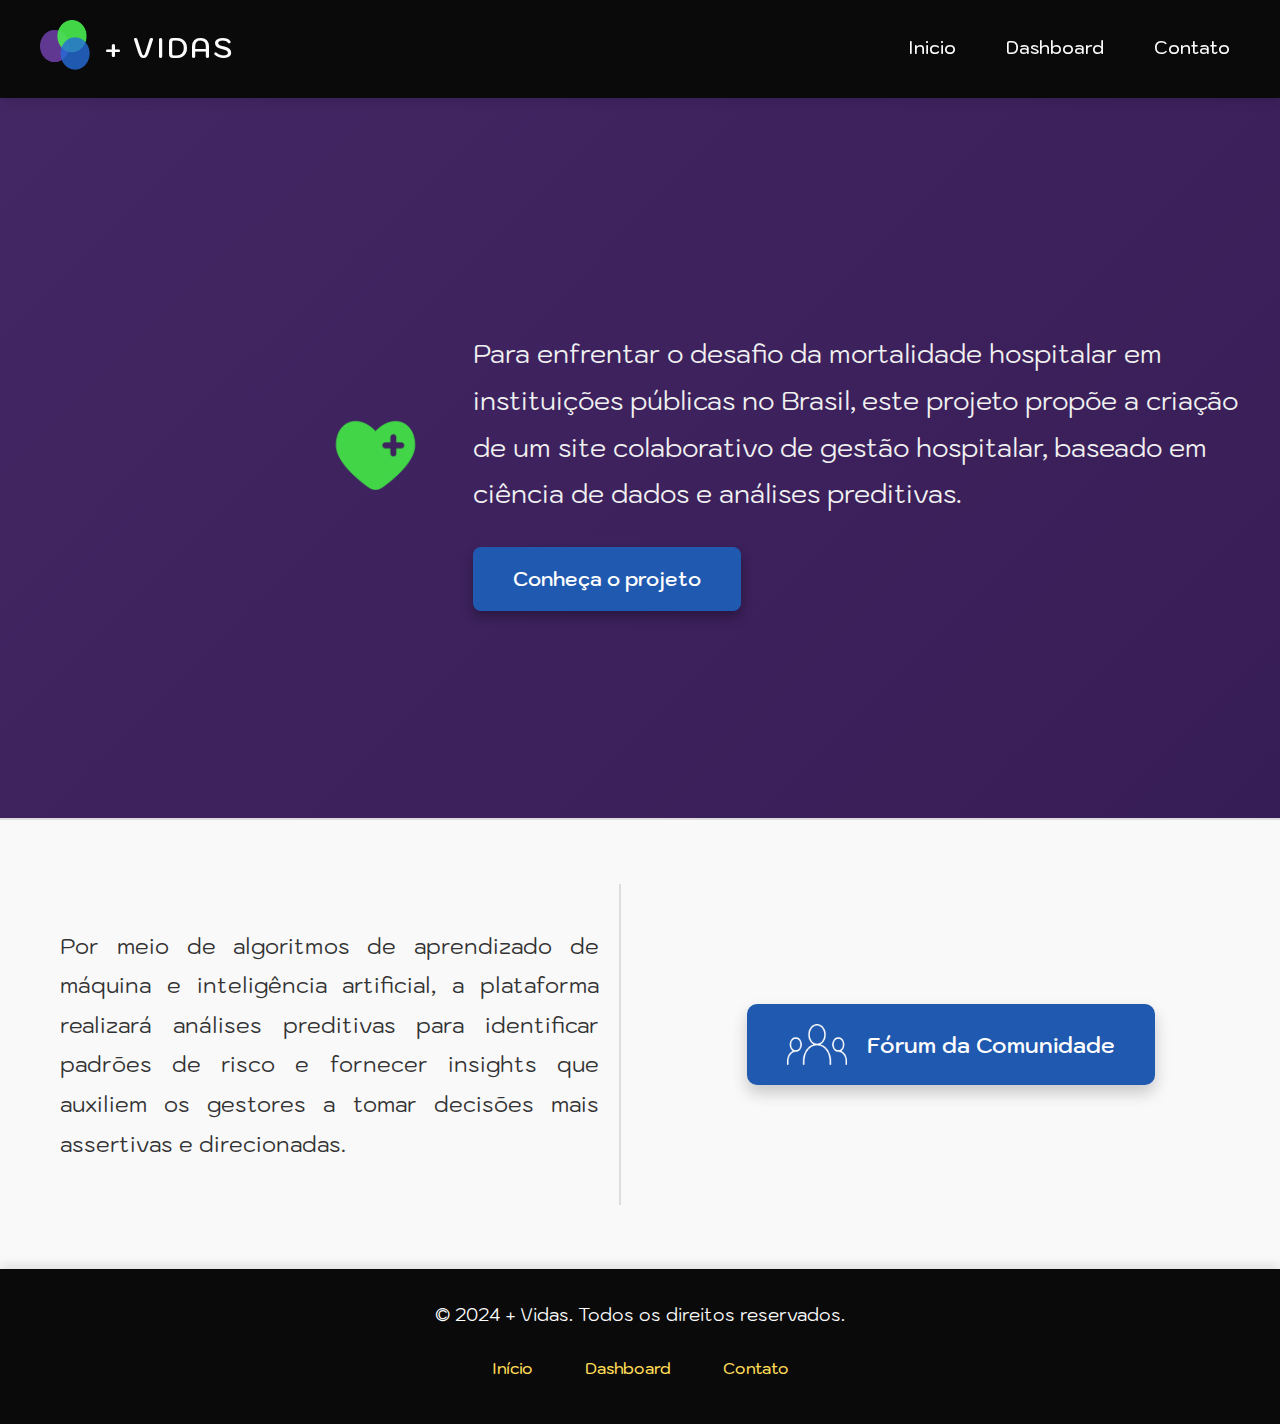
==== index.html @ 92f80387 "Descrição do ajuste que você fez" ====
<!DOCTYPE html>
<html lang="pt-br">

<head>
    <meta charset="UTF-8">
    <meta name="viewport" content="width=device-width, initial-scale=1.0">
    <title>+ Vidas</title>
    <link rel="stylesheet" href="index.css">
    <link href="https://fonts.googleapis.com/css2?family=Kodchasan:wght@300;400;500;600;700&display=swap"
        rel="stylesheet">
</head>

<body>
    <header>
        <div class="logo-container">
            <a href="#inicio">
                <img src="logo.png" alt="Logo + Vidas" class="logo">
            </a>
            <span class="logo-text">+ Vidas</span>
        </div>
        <nav>
            <a href="#inicio">Inicio</a>
            <a href="#dashboard">Dashboard</a>
            <a href="#contato">Contato</a>
        </nav>
    </header>

    <section class="hero">
        <div class="hero-content">
            <div class="hero-left">
                <img src="CoraçãoVerde.png" alt="Heart Icon" class="hero-icon">
            </div>
            <div class="hero-right">
                <p class="hero-text">Para enfrentar o desafio da mortalidade hospitalar em instituições públicas no
                    Brasil, este projeto propõe a criação de um site colaborativo de gestão hospitalar, baseado em
                    ciência de dados e análises preditivas.</p>
                <a href="#" class="btn">Conheça o projeto</a>
            </div>
        </div>
    </section>

    <section class="content">
        <div class="content-container">
            <div class="content-left">
                <p>Por meio de algoritmos de aprendizado de máquina e inteligência artificial, a plataforma realizará análises preditivas para identificar padrões de risco e fornecer insights que auxiliem os gestores a tomar decisões mais assertivas e direcionadas.</p>
            </div>
            <div class="content-right">
                <a href="#" class="forum-btn">
                    <img src="forum.png" alt="Fórum da Comunidade">
                    <span>Fórum da Comunidade</span>
                </a>
            </div>
        </div>
    </section>

    <footer>
        <div class="footer-container">
            <p>&copy; 2024 + Vidas. Todos os direitos reservados.</p>
            <nav class="footer-nav">
                <a href="#inicio">Início</a>
                <a href="#dashboard">Dashboard</a>
                <a href="#contato">Contato</a>
            </nav>
        </div>
    </footer>
</body>

</html>
---- index.css ----
* {
    box-sizing: border-box;
}

body {
    font-family: 'Kodchasan', sans-serif;
    margin: 0;
    padding: 0;
    color: #333;
    background-color: #f7f7f7;
    scroll-behavior: smooth;
    font-size: 1rem;
    line-height: 1.6;
}

header {
    background-color: #0B0A0A;
    padding: 1.25rem 2.5rem;
    display: flex;
    justify-content: space-between;
    align-items: center;
    box-shadow: 0 4px 10px rgba(0, 0, 0, 0.1);
    position: sticky;
    top: 0;
    z-index: 1000;
}

.logo-container {
    display: flex;
    align-items: center;
}

.logo {
    width: 3.125rem; /* 50px */
    height: 3.125rem; /* 50px */
    margin-right: 0.9375rem; /* 15px */
    transition: transform 0.4s ease;
}

.logo:hover {
    transform: scale(1.1);
}

.logo-text {
    color: #FDFDFD;
    font-size: 1.75rem; /* 28px */
    font-weight: 600;
    text-transform: uppercase;
    letter-spacing: 0.125rem; /* 2px */
}

nav {
    display: flex;
    gap: 1.875rem; /* 30px */
}

nav a {
    color: #FDFDFD;
    text-decoration: none;
    font-size: 1.125rem; /* 18px */
    font-weight: 500;
    position: relative;
    padding: 0.625rem; /* 10px */
    transition: color 0.2s ease, text-shadow 0.2s ease;
}

nav a::before {
    content: "";
    position: absolute;
    width: 0;
    height: 3px;
    bottom: 0;
    left: 0;
    background-color: #FFDD57;
    visibility: hidden;
    transition: all 0.3s ease-in-out;
}

nav a:hover::before {
    visibility: visible;
    width: 100%;
}

nav a:hover,
nav a:focus {
    color: #FFDD57;
    text-shadow: 0 4px 8px rgba(255, 221, 87, 0.5);
}

nav a:focus {
    outline: 3px solid #FFDD57;
    outline-offset: 2px;
}

.hero {
    background: linear-gradient(135deg, #603891, #502a7b);
    color: white;
    display: flex;
    justify-content: center;
    align-items: center;
    padding: 5rem 1.25rem; /* 80px 20px */
    min-height: 80vh;
    position: relative;
    overflow: hidden;
}

.hero::before {
    content: "";
    position: absolute;
    top: 0;
    left: 0;
    width: 100%;
    height: 100%;
    background: rgba(0, 0, 0, 0.3);
    z-index: 1;
}

.hero-content {
    display: flex;
    align-items: center;
    justify-content: center;
    z-index: 2;
    max-width: 75rem; /* 1200px */
    width: 100%;
    gap: 3.125rem; /* 50px */
    text-align: left;
}

.hero-left {
    flex: 1;
    display: flex;
    justify-content: flex-end;
}

.hero-right {
    flex: 2;
    display: flex;
    flex-direction: column;
    align-items: flex-start;
}

.hero-icon {
    max-width: 25%; /* Proporcional ao layout */
    transition: transform 0.4s ease;
}

.hero-icon:hover {
    transform: scale(1.1);
}


.hero-text {
    font-size: 1.625rem; /* 26px */
    line-height: 1.8;
    margin-bottom: 1.875rem; /* 30px */
    max-width: 50rem; /* 800px */
    color: #f0f0f0;
}

.btn {
    background-color: #2059B0;
    color: white;
    padding: 1rem 2.5rem; /* 15px 40px */
    text-decoration: none;
    border-radius: 0.5rem; /* 8px */
    font-size: 1.25rem; /* 20px */
    font-weight: 600;
    transition: background-color 0.4s ease, transform 0.4s ease, box-shadow 0.4s ease;
    z-index: 2;
    box-shadow: 0 6px 12px rgba(0, 0, 0, 0.3);
}

.btn:hover,
.btn:focus {
    background-color: #255d8a;
    transform: translateY(-3px);
    box-shadow: 0 8px 16px rgba(0, 0, 0, 0.4);
}

.content {
    padding: 4rem 1.25rem; /* 60px 20px */
    background-color: #f9f9f9;
    border-top: 2px solid #ddd;
}

.content-container {
    display: flex;
    justify-content: space-between;
    align-items: center;
    max-width: 75rem; /* 1200px */
    margin: 0 auto;
    gap: 2.5rem; /* 40px */
}

.content-left {
    flex: 1;
    padding: 1.25rem; /* 20px */
    text-align: justify;
    font-size: 1.375rem; /* 22px */
    line-height: 1.8;
    color: #333;
    border-right: 2px solid #ddd;
}

.content-right {
    display: flex;
    justify-content: center;
    align-items: center;
    padding: 1.25rem; /* 20px */
    text-align: center;
    flex: 1;
}

.forum-btn {
    background-color: #2059B0;
    color: white;
    padding: 1.25rem 2.5rem; /* 20px 40px */
    text-decoration: none;
    border-radius: 0.625rem; /* 10px */
    display: inline-flex;
    align-items: center;
    transition: background-color 0.4s ease, transform 0.4s ease, box-shadow 0.4s ease;
    box-shadow: 0 8px 16px rgba(0, 0, 0, 0.2);
    font-size: 1.25rem; /* 20px */
    font-weight: 600;
}

.forum-btn:hover,
.forum-btn:focus {
    background-color: #255d8a;
    transform: translateY(-3px);
    box-shadow: 0 10px 20px rgba(0, 0, 0, 0.3);
}

.forum-btn img {
    max-width: 3.75rem; /* 60px */
    margin-right: 1.25rem; /* 20px */
    transition: transform 0.3s ease;
}

.forum-btn:hover img {
    transform: rotate(5deg);
}

.forum-btn span {
    font-size: 1.375rem; /* 22px */
    font-weight: 600;
}

footer {
    background-color: #0B0A0A;
    color: #FDFDFD;
    padding: 2rem 1.25rem; /* Espaçamento interno confortável */
    text-align: center;
    box-shadow: 0 -4px 10px rgba(0, 0, 0, 0.1); /* Sombra suave para destaque */
    position: relative;
    z-index: 10;
}

.footer-container {
    max-width: 1200px;
    margin: 0 auto;
    display: flex;
    flex-direction: column;
    align-items: center;
    gap: 1rem;
}

footer p {
    margin: 0;
    font-size: 1.125rem; /* Tamanho de fonte adequado */
    line-height: 1.6;
}

.footer-nav {
    display: flex;
    gap: 2rem; /* Espaçamento entre links */
    justify-content: center;
}

.footer-nav a {
    color: #FFDD57;
    text-decoration: none;
    font-size: 1rem;
    transition: color 0.3s ease;
}

.footer-nav a:hover,
.footer-nav a:focus {
    color: #ffffff;
    text-shadow: 0 4px 8px rgba(255, 255, 255, 0.5); /* Efeito visual agradável ao hover */
}

/* Responsividade */
@media (max-width: 768px) {
    header {
        padding: 1rem 1.25rem; /* 15px 20px */
    }

    nav {
        gap: 0.9375rem; /* 15px */
    }

    .logo-text {
        font-size: 1.375rem; /* 22px */
    }

    .logo {
        width: 2.5rem; /* 40px */
        height: 2.5rem; /* 40px */
    }

    nav a {
        font-size: 1rem; /* 16px */
    }

    .content-container {
        flex-direction: column;
        gap: 1.25rem; /* 20px */
    }

    .content-left {
        border-right: none;
        text-align: center;
    }

    .forum-btn {
        padding: 0.9375rem 1.875rem; /* 15px 30px */
        font-size: 1.125rem; /* 18px */
    }

    .forum-btn img {
        max-width: 2.5rem; /* 40px */
        margin-right: 0.9375rem; /* 15px */
    }

    .hero-content {
        flex-direction: column;
        gap: 1.25rem; /* 20px */
    }

    .hero-left,
    .hero-right {
        text-align: center;
    }

    .hero-text {
        font-size: 1.125rem; /* 18px */
    }

    .btn {
        padding: 0.75rem 1.875rem; /* 12px 30px */
        font-size: 1.125rem; /* 18px */
    }

    .hero-icon {
        max-width: 7.5rem; /* 120px */
    }

    .footer-container {
        flex-direction: column;
        gap: 1rem; /* Mantém o espaçamento em telas menores */
    }

    .footer-nav {
        gap: 1.5rem; /* Reduz o espaçamento dos links no mobile */
    }
}
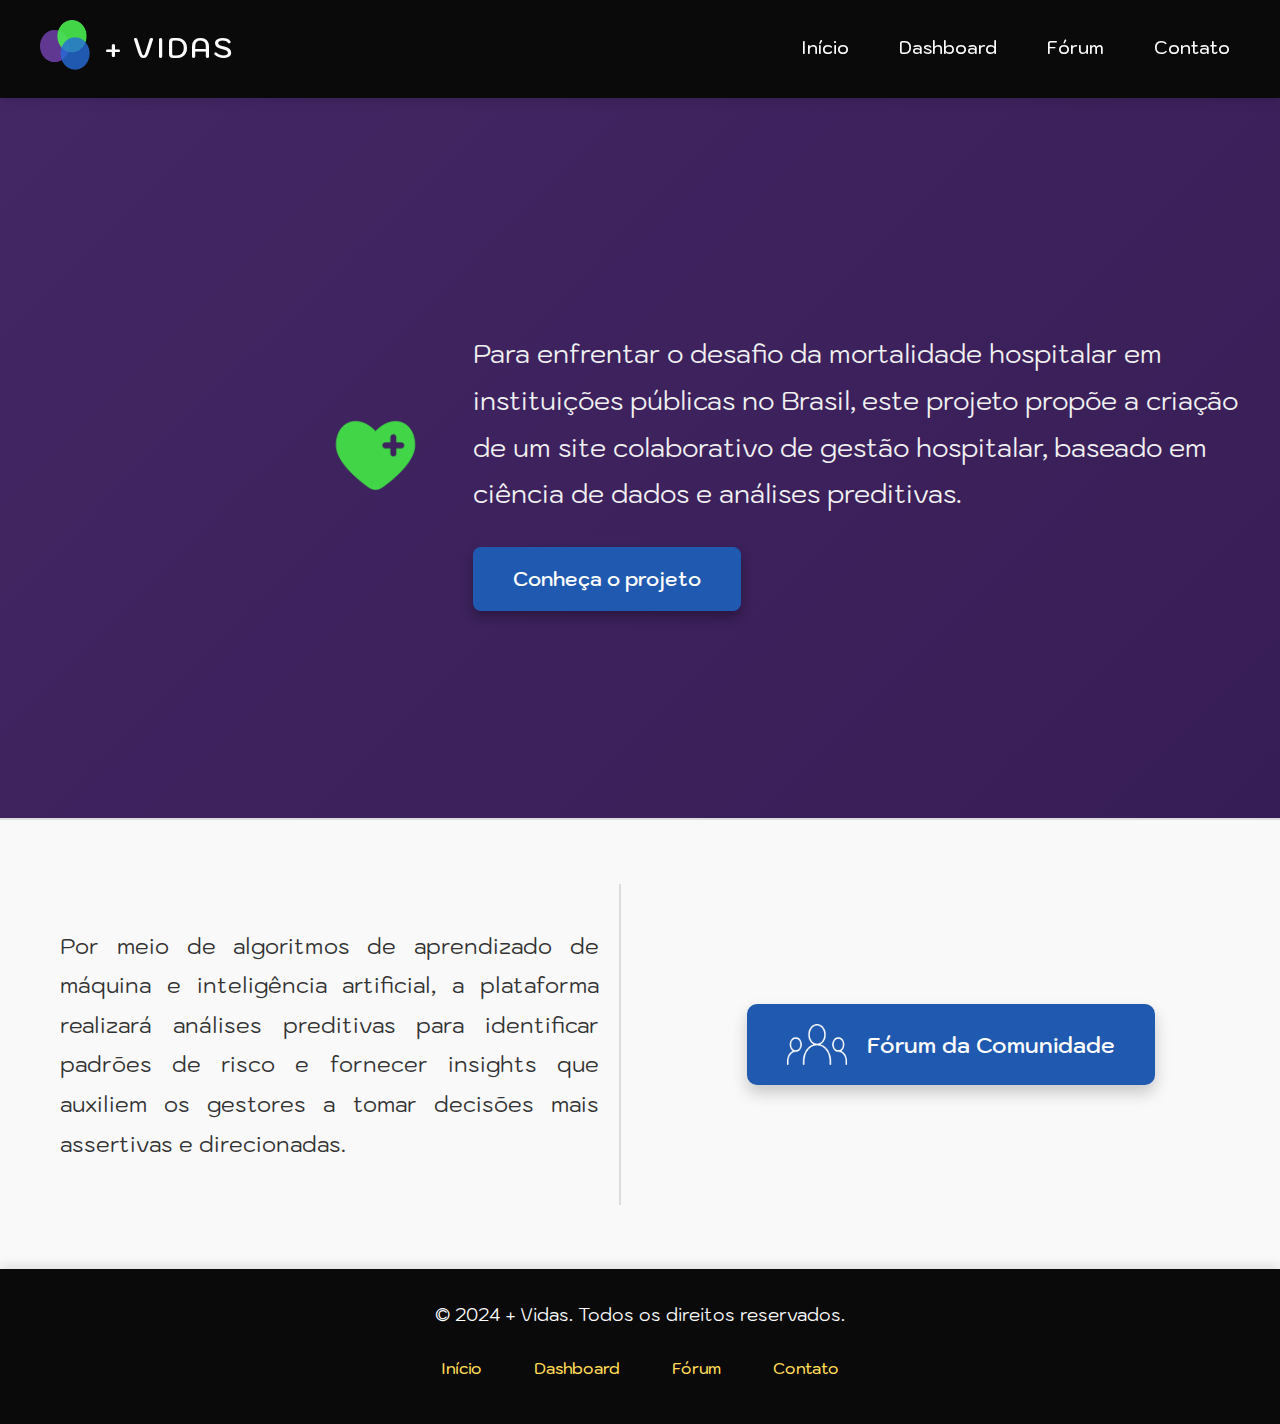
==== commit 54ab3839: "criação do forum" ====
--- a/index.html
+++ b/index.html
@@ -19,9 +19,10 @@
             <span class="logo-text">+ Vidas</span>
         </div>
         <nav>
-            <a href="#inicio">Inicio</a>
-            <a href="#dashboard">Dashboard</a>
-            <a href="#contato">Contato</a>
+            <a href="index.html#inicio">Início</a>
+            <a href="index.html#dashboard">Dashboard</a>
+            <a href="#forum">Fórum</a>
+            <a href="index.html#contato">Contato</a>
         </nav>
     </header>
 
@@ -57,12 +58,16 @@
         <div class="footer-container">
             <p>&copy; 2024 + Vidas. Todos os direitos reservados.</p>
             <nav class="footer-nav">
-                <a href="#inicio">Início</a>
-                <a href="#dashboard">Dashboard</a>
-                <a href="#contato">Contato</a>
+                <a href="index.html#inicio">Início</a>
+                <a href="index.html#dashboard">Dashboard</a>
+                <a href="#forum">Fórum</a>
+                <a href="index.html#contato">Contato</a>
             </nav>
         </div>
     </footer>
+
+    <script src="index.js"></script>
+
 </body>
 
 </html>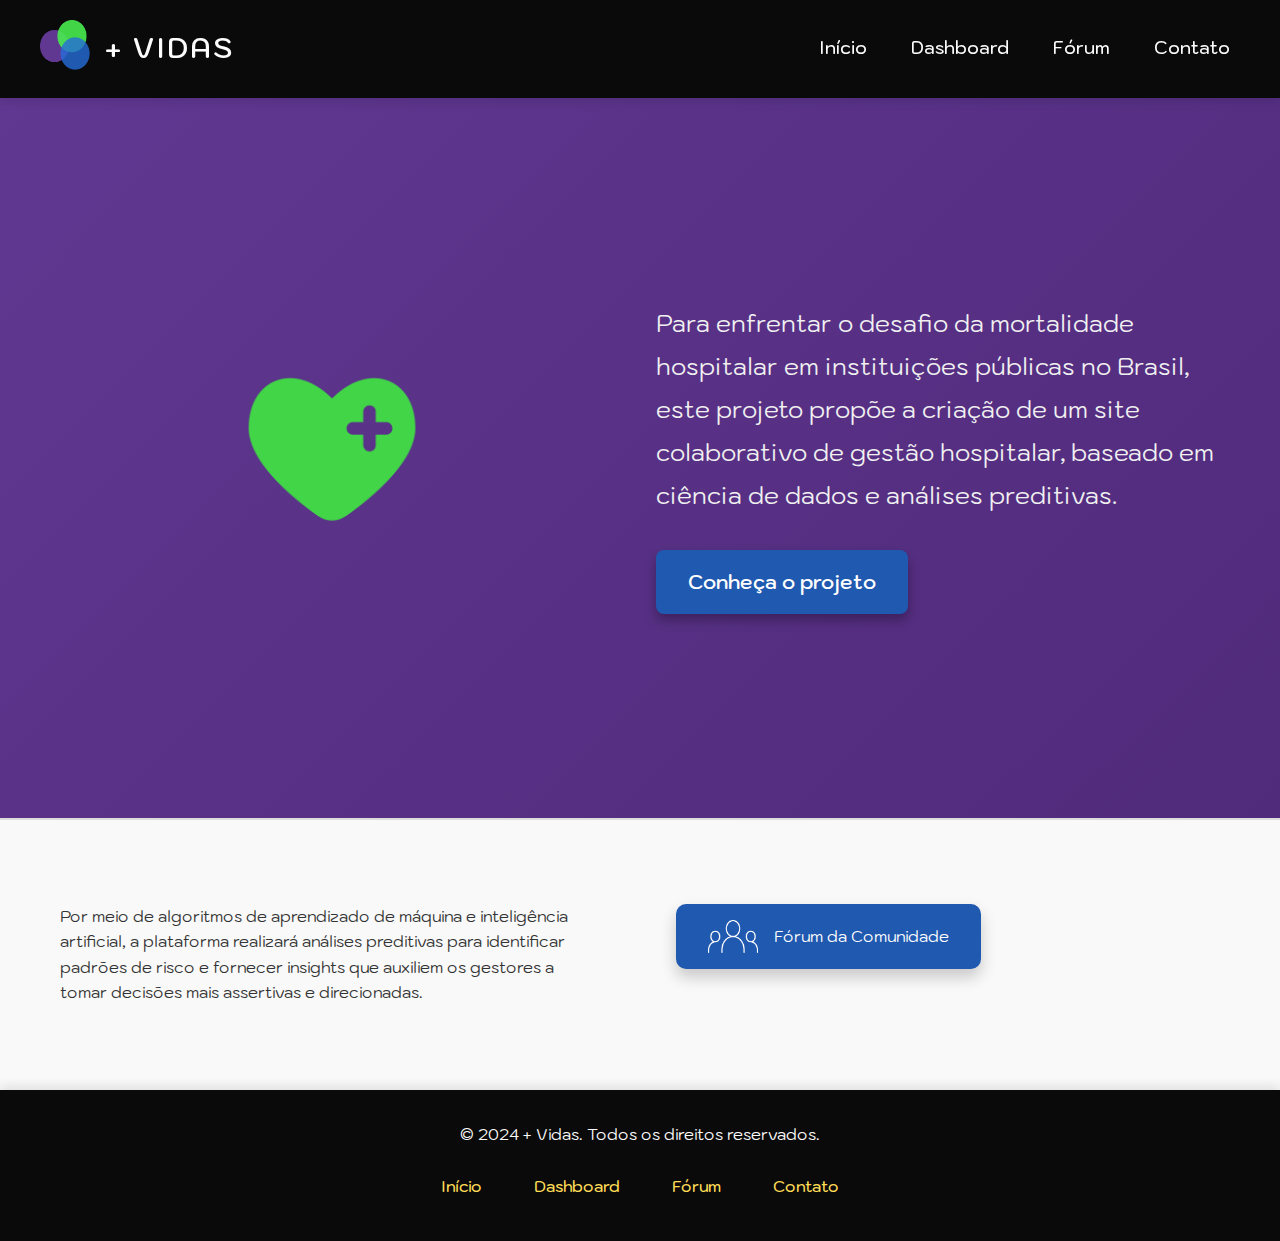
==== commit 1b976ebd: "ajuste index" ====
--- a/index.html
+++ b/index.html
@@ -6,8 +6,7 @@
     <meta name="viewport" content="width=device-width, initial-scale=1.0">
     <title>+ Vidas</title>
     <link rel="stylesheet" href="index.css">
-    <link href="https://fonts.googleapis.com/css2?family=Kodchasan:wght@300;400;500;600;700&display=swap"
-        rel="stylesheet">
+    <link href="https://fonts.googleapis.com/css2?family=Kodchasan:wght@300;400;500;600;700&display=swap" rel="stylesheet">
 </head>
 
 <body>
@@ -17,24 +16,25 @@
                 <img src="logo.png" alt="Logo + Vidas" class="logo">
             </a>
             <span class="logo-text">+ Vidas</span>
+            <button class="menu-toggle" aria-label="Abrir menu">
+                ☰
+            </button>
         </div>
-        <nav>
-            <a href="index.html#inicio">Início</a>
-            <a href="index.html#dashboard">Dashboard</a>
-            <a href="#forum">Fórum</a>
-            <a href="index.html#contato">Contato</a>
+        <nav class="nav-menu">
+            <a href="#inicio">Início</a>
+            <a href="https://centralexpert.com.br/maisvida/indicadores.html" target="_blank">Dashboard</a>
+            <a href="forum.html">Fórum</a>
+            <a href="#contato">Contato</a>
         </nav>
     </header>
 
-    <section class="hero">
+    <section id="inicio" class="hero">
         <div class="hero-content">
             <div class="hero-left">
                 <img src="CoraçãoVerde.png" alt="Heart Icon" class="hero-icon">
             </div>
             <div class="hero-right">
-                <p class="hero-text">Para enfrentar o desafio da mortalidade hospitalar em instituições públicas no
-                    Brasil, este projeto propõe a criação de um site colaborativo de gestão hospitalar, baseado em
-                    ciência de dados e análises preditivas.</p>
+                <p class="hero-text">Para enfrentar o desafio da mortalidade hospitalar em instituições públicas no Brasil, este projeto propõe a criação de um site colaborativo de gestão hospitalar, baseado em ciência de dados e análises preditivas.</p>
                 <a href="#" class="btn">Conheça o projeto</a>
             </div>
         </div>
@@ -46,7 +46,7 @@
                 <p>Por meio de algoritmos de aprendizado de máquina e inteligência artificial, a plataforma realizará análises preditivas para identificar padrões de risco e fornecer insights que auxiliem os gestores a tomar decisões mais assertivas e direcionadas.</p>
             </div>
             <div class="content-right">
-                <a href="#" class="forum-btn">
+                <a href="forum.html" class="forum-btn">
                     <img src="forum.png" alt="Fórum da Comunidade">
                     <span>Fórum da Comunidade</span>
                 </a>
@@ -58,10 +58,10 @@
         <div class="footer-container">
             <p>&copy; 2024 + Vidas. Todos os direitos reservados.</p>
             <nav class="footer-nav">
-                <a href="index.html#inicio">Início</a>
-                <a href="index.html#dashboard">Dashboard</a>
-                <a href="#forum">Fórum</a>
-                <a href="index.html#contato">Contato</a>
+                <a href="#inicio">Início</a>
+                <a href="https://centralexpert.com.br/maisvida/indicadores.html" target="_blank">Dashboard</a>
+                <a href="forum.html">Fórum</a>
+                <a href="#contato">Contato</a>
             </nav>
         </div>
     </footer>
@@ -70,4 +70,4 @@
 
 </body>
 
-</html>+</html>
--- a/index.css
+++ b/index.css
@@ -1,11 +1,11 @@
 * {
     box-sizing: border-box;
+    margin: 0;
+    padding: 0;
 }
 
 body {
     font-family: 'Kodchasan', sans-serif;
-    margin: 0;
-    padding: 0;
     color: #333;
     background-color: #f7f7f7;
     scroll-behavior: smooth;
@@ -31,9 +31,9 @@
 }
 
 .logo {
-    width: 3.125rem; /* 50px */
-    height: 3.125rem; /* 50px */
-    margin-right: 0.9375rem; /* 15px */
+    width: 50px; 
+    height: auto;
+    margin-right: 15px;
     transition: transform 0.4s ease;
 }
 
@@ -43,42 +43,33 @@
 
 .logo-text {
     color: #FDFDFD;
-    font-size: 1.75rem; /* 28px */
+    font-size: 1.75rem; 
     font-weight: 600;
     text-transform: uppercase;
-    letter-spacing: 0.125rem; /* 2px */
+    letter-spacing: 0.125rem;
+}
+
+.menu-toggle {
+    display: none;
+    background: none;
+    border: none;
+    color: #FDFDFD;
+    font-size: 2rem;
+    cursor: pointer;
 }
 
 nav {
     display: flex;
-    gap: 1.875rem; /* 30px */
+    gap: 1.5rem;
 }
 
 nav a {
     color: #FDFDFD;
     text-decoration: none;
-    font-size: 1.125rem; /* 18px */
+    font-size: 1.125rem;
     font-weight: 500;
-    position: relative;
-    padding: 0.625rem; /* 10px */
+    padding: 10px;
     transition: color 0.2s ease, text-shadow 0.2s ease;
-}
-
-nav a::before {
-    content: "";
-    position: absolute;
-    width: 0;
-    height: 3px;
-    bottom: 0;
-    left: 0;
-    background-color: #FFDD57;
-    visibility: hidden;
-    transition: all 0.3s ease-in-out;
-}
-
-nav a:hover::before {
-    visibility: visible;
-    width: 100%;
 }
 
 nav a:hover,
@@ -87,60 +78,44 @@
     text-shadow: 0 4px 8px rgba(255, 221, 87, 0.5);
 }
 
-nav a:focus {
-    outline: 3px solid #FFDD57;
-    outline-offset: 2px;
-}
-
 .hero {
     background: linear-gradient(135deg, #603891, #502a7b);
     color: white;
     display: flex;
     justify-content: center;
     align-items: center;
-    padding: 5rem 1.25rem; /* 80px 20px */
+    padding: 5rem 1.25rem;
     min-height: 80vh;
     position: relative;
     overflow: hidden;
 }
 
-.hero::before {
-    content: "";
-    position: absolute;
-    top: 0;
-    left: 0;
+.hero-content {
+    display: flex;
+    flex-wrap: wrap;
+    align-items: center;
+    justify-content: space-between;
+    max-width: 1200px;
     width: 100%;
-    height: 100%;
-    background: rgba(0, 0, 0, 0.3);
-    z-index: 1;
-}
-
-.hero-content {
-    display: flex;
-    align-items: center;
-    justify-content: center;
+    gap: 2rem;
     z-index: 2;
-    max-width: 75rem; /* 1200px */
-    width: 100%;
-    gap: 3.125rem; /* 50px */
-    text-align: left;
 }
 
 .hero-left {
     flex: 1;
-    display: flex;
-    justify-content: flex-end;
+    text-align: center;
 }
 
 .hero-right {
-    flex: 2;
+    flex: 1;
     display: flex;
     flex-direction: column;
     align-items: flex-start;
+    text-align: left;
 }
 
 .hero-icon {
-    max-width: 25%; /* Proporcional ao layout */
+    max-width: 200px;
     transition: transform 0.4s ease;
 }
 
@@ -148,93 +123,71 @@
     transform: scale(1.1);
 }
 
-
 .hero-text {
-    font-size: 1.625rem; /* 26px */
+    font-size: 1.5rem;
     line-height: 1.8;
-    margin-bottom: 1.875rem; /* 30px */
-    max-width: 50rem; /* 800px */
+    margin-bottom: 2rem;
     color: #f0f0f0;
 }
 
 .btn {
     background-color: #2059B0;
     color: white;
-    padding: 1rem 2.5rem; /* 15px 40px */
-    text-decoration: none;
-    border-radius: 0.5rem; /* 8px */
-    font-size: 1.25rem; /* 20px */
+    padding: 1rem 2rem;
+    text-decoration: none;
+    border-radius: 8px;
+    font-size: 1.25rem;
     font-weight: 600;
-    transition: background-color 0.4s ease, transform 0.4s ease, box-shadow 0.4s ease;
-    z-index: 2;
+    transition: background-color 0.4s, transform 0.4s, box-shadow 0.4s;
     box-shadow: 0 6px 12px rgba(0, 0, 0, 0.3);
 }
 
-.btn:hover,
-.btn:focus {
+.btn:hover {
     background-color: #255d8a;
     transform: translateY(-3px);
-    box-shadow: 0 8px 16px rgba(0, 0, 0, 0.4);
 }
 
 .content {
-    padding: 4rem 1.25rem; /* 60px 20px */
+    padding: 4rem 1.25rem;
     background-color: #f9f9f9;
     border-top: 2px solid #ddd;
 }
 
 .content-container {
     display: flex;
-    justify-content: space-between;
-    align-items: center;
-    max-width: 75rem; /* 1200px */
+    flex-wrap: wrap;
+    gap: 2rem;
+    max-width: 1200px;
     margin: 0 auto;
-    gap: 2.5rem; /* 40px */
-}
-
-.content-left {
+}
+
+.content-left,
+.content-right {
     flex: 1;
-    padding: 1.25rem; /* 20px */
-    text-align: justify;
-    font-size: 1.375rem; /* 22px */
-    line-height: 1.8;
-    color: #333;
-    border-right: 2px solid #ddd;
-}
-
-.content-right {
-    display: flex;
-    justify-content: center;
-    align-items: center;
-    padding: 1.25rem; /* 20px */
-    text-align: center;
-    flex: 1;
+    min-width: 300px;
+    padding: 1.25rem;
 }
 
 .forum-btn {
     background-color: #2059B0;
     color: white;
-    padding: 1.25rem 2.5rem; /* 20px 40px */
-    text-decoration: none;
-    border-radius: 0.625rem; /* 10px */
+    padding: 1rem 2rem;
+    text-decoration: none;
+    border-radius: 10px;
     display: inline-flex;
     align-items: center;
-    transition: background-color 0.4s ease, transform 0.4s ease, box-shadow 0.4s ease;
+    transition: background-color 0.4s, transform 0.4s, box-shadow 0.4s;
     box-shadow: 0 8px 16px rgba(0, 0, 0, 0.2);
-    font-size: 1.25rem; /* 20px */
-    font-weight: 600;
-}
-
-.forum-btn:hover,
-.forum-btn:focus {
+}
+
+.forum-btn:hover {
     background-color: #255d8a;
     transform: translateY(-3px);
-    box-shadow: 0 10px 20px rgba(0, 0, 0, 0.3);
 }
 
 .forum-btn img {
-    max-width: 3.75rem; /* 60px */
-    margin-right: 1.25rem; /* 20px */
+    max-width: 50px;
+    margin-right: 1rem;
     transition: transform 0.3s ease;
 }
 
@@ -242,19 +195,12 @@
     transform: rotate(5deg);
 }
 
-.forum-btn span {
-    font-size: 1.375rem; /* 22px */
-    font-weight: 600;
-}
-
 footer {
     background-color: #0B0A0A;
     color: #FDFDFD;
-    padding: 2rem 1.25rem; /* Espaçamento interno confortável */
+    padding: 2rem 1.25rem;
     text-align: center;
-    box-shadow: 0 -4px 10px rgba(0, 0, 0, 0.1); /* Sombra suave para destaque */
-    position: relative;
-    z-index: 10;
+    box-shadow: 0 -4px 10px rgba(0, 0, 0, 0.1);
 }
 
 .footer-container {
@@ -266,15 +212,9 @@
     gap: 1rem;
 }
 
-footer p {
-    margin: 0;
-    font-size: 1.125rem; /* Tamanho de fonte adequado */
-    line-height: 1.6;
-}
-
 .footer-nav {
     display: flex;
-    gap: 2rem; /* Espaçamento entre links */
+    gap: 2rem;
     justify-content: center;
 }
 
@@ -288,55 +228,38 @@
 .footer-nav a:hover,
 .footer-nav a:focus {
     color: #ffffff;
-    text-shadow: 0 4px 8px rgba(255, 255, 255, 0.5); /* Efeito visual agradável ao hover */
-}
-
-/* Responsividade */
+    text-shadow: 0 4px 8px rgba(255, 255, 255, 0.5);
+}
+
+/* Menu Toggle para dispositivos menores */
 @media (max-width: 768px) {
-    header {
-        padding: 1rem 1.25rem; /* 15px 20px */
+    .menu-toggle {
+        display: block;
     }
 
     nav {
-        gap: 0.9375rem; /* 15px */
-    }
-
-    .logo-text {
-        font-size: 1.375rem; /* 22px */
-    }
-
-    .logo {
-        width: 2.5rem; /* 40px */
-        height: 2.5rem; /* 40px */
+        display: none;
+        flex-direction: column;
+        background-color: #0B0A0A;
+        position: absolute;
+        top: 100%;
+        left: 0;
+        width: 100%;
+        padding: 1rem 0;
+    }
+
+    nav.open {
+        display: flex;
     }
 
     nav a {
-        font-size: 1rem; /* 16px */
-    }
-
-    .content-container {
-        flex-direction: column;
-        gap: 1.25rem; /* 20px */
-    }
-
-    .content-left {
-        border-right: none;
+        padding: 10px 20px;
         text-align: center;
     }
 
-    .forum-btn {
-        padding: 0.9375rem 1.875rem; /* 15px 30px */
-        font-size: 1.125rem; /* 18px */
-    }
-
-    .forum-btn img {
-        max-width: 2.5rem; /* 40px */
-        margin-right: 0.9375rem; /* 15px */
-    }
-
     .hero-content {
         flex-direction: column;
-        gap: 1.25rem; /* 20px */
+        text-align: center;
     }
 
     .hero-left,
@@ -344,25 +267,17 @@
         text-align: center;
     }
 
-    .hero-text {
-        font-size: 1.125rem; /* 18px */
-    }
-
     .btn {
-        padding: 0.75rem 1.875rem; /* 12px 30px */
-        font-size: 1.125rem; /* 18px */
-    }
-
-    .hero-icon {
-        max-width: 7.5rem; /* 120px */
-    }
-
-    .footer-container {
-        flex-direction: column;
-        gap: 1rem; /* Mantém o espaçamento em telas menores */
+        padding: 0.75rem 1.5rem;
+        font-size: 1rem;
+    }
+
+    .content-container {
+        flex-direction: column;
     }
 
     .footer-nav {
-        gap: 1.5rem; /* Reduz o espaçamento dos links no mobile */
-    }
-}+        flex-direction: column;
+        gap: 1rem;
+    }
+}
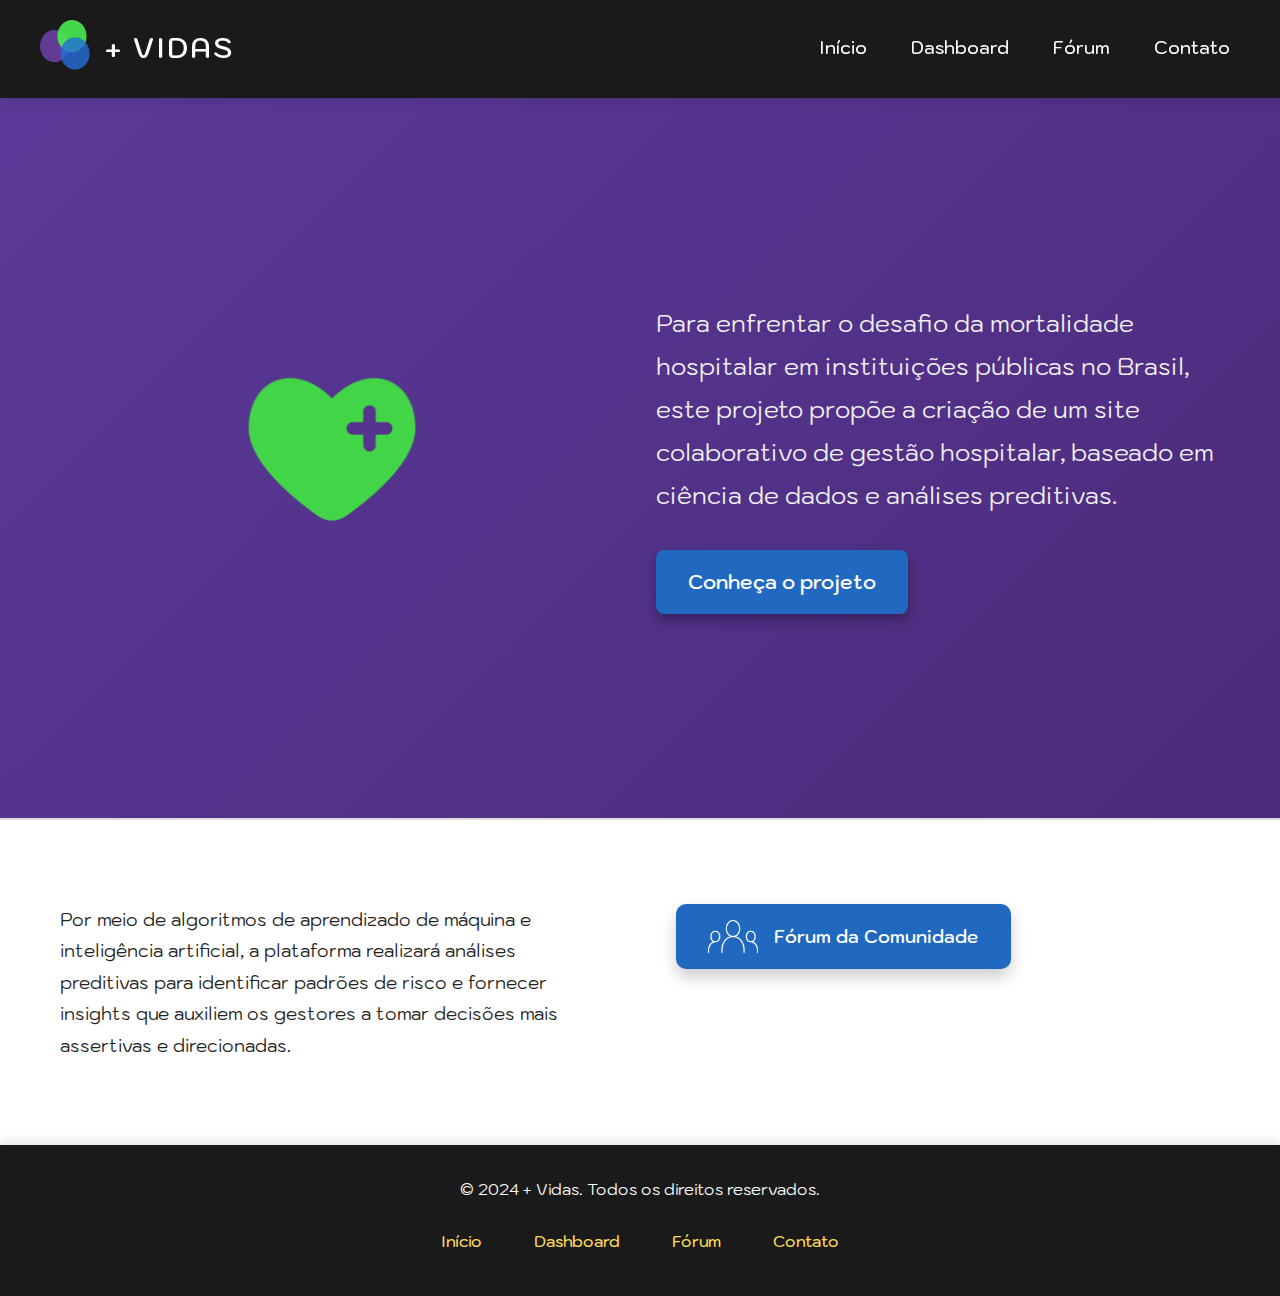
==== commit 473ebd6e: "ajuste no js" ====
--- a/index.html
+++ b/index.html
@@ -16,9 +16,6 @@
                 <img src="logo.png" alt="Logo + Vidas" class="logo">
             </a>
             <span class="logo-text">+ Vidas</span>
-            <button class="menu-toggle" aria-label="Abrir menu">
-                ☰
-            </button>
         </div>
         <nav class="nav-menu">
             <a href="#inicio">Início</a>
@@ -35,7 +32,7 @@
             </div>
             <div class="hero-right">
                 <p class="hero-text">Para enfrentar o desafio da mortalidade hospitalar em instituições públicas no Brasil, este projeto propõe a criação de um site colaborativo de gestão hospitalar, baseado em ciência de dados e análises preditivas.</p>
-                <a href="#" class="btn">Conheça o projeto</a>
+                <a href="projeto.html" class="btn">Conheça o projeto</a>
             </div>
         </div>
     </section>
--- a/index.css
+++ b/index.css
@@ -6,15 +6,15 @@
 
 body {
     font-family: 'Kodchasan', sans-serif;
-    color: #333;
-    background-color: #f7f7f7;
+    color: #222222; /* Cor escura para facilitar leitura */
+    background-color: #f9f9f9; /* Fundo claro para contraste adequado */
     scroll-behavior: smooth;
     font-size: 1rem;
     line-height: 1.6;
 }
 
 header {
-    background-color: #0B0A0A;
+    background-color: #1A1A1A; /* Tornar mais claro que o preto para um contraste mais acessível */
     padding: 1.25rem 2.5rem;
     display: flex;
     justify-content: space-between;
@@ -42,7 +42,7 @@
 }
 
 .logo-text {
-    color: #FDFDFD;
+    color: #FFFFFF; /* Cor branca para maior contraste */
     font-size: 1.75rem; 
     font-weight: 600;
     text-transform: uppercase;
@@ -53,7 +53,7 @@
     display: none;
     background: none;
     border: none;
-    color: #FDFDFD;
+    color: #FFFFFF; /* Branco para manter contraste */
     font-size: 2rem;
     cursor: pointer;
 }
@@ -64,7 +64,7 @@
 }
 
 nav a {
-    color: #FDFDFD;
+    color: #FFFFFF; /* Branco para contraste */
     text-decoration: none;
     font-size: 1.125rem;
     font-weight: 500;
@@ -74,13 +74,13 @@
 
 nav a:hover,
 nav a:focus {
-    color: #FFDD57;
+    color: #FFDD57; /* Cor amarela para destaque */
     text-shadow: 0 4px 8px rgba(255, 221, 87, 0.5);
 }
 
 .hero {
-    background: linear-gradient(135deg, #603891, #502a7b);
-    color: white;
+    background: linear-gradient(135deg, #5B3A99, #4B2A7B); /* Alterado para um tom mais claro e contrastante */
+    color: #FFFFFF; /* Branco para máximo contraste */
     display: flex;
     justify-content: center;
     align-items: center;
@@ -127,12 +127,12 @@
     font-size: 1.5rem;
     line-height: 1.8;
     margin-bottom: 2rem;
-    color: #f0f0f0;
+    color: #f0f0f0; /* Leve ajuste para melhorar a legibilidade */
 }
 
 .btn {
-    background-color: #2059B0;
-    color: white;
+    background-color: #2168C0; /* Azul mais claro para contraste */
+    color: #FFFFFF;
     padding: 1rem 2rem;
     text-decoration: none;
     border-radius: 8px;
@@ -143,13 +143,13 @@
 }
 
 .btn:hover {
-    background-color: #255d8a;
+    background-color: #1A4F8A; /* Acento para o hover */
     transform: translateY(-3px);
 }
 
 .content {
     padding: 4rem 1.25rem;
-    background-color: #f9f9f9;
+    background-color: #FFFFFF; /* Fundo branco para melhor legibilidade */
     border-top: 2px solid #ddd;
 }
 
@@ -166,22 +166,26 @@
     flex: 1;
     min-width: 300px;
     padding: 1.25rem;
+    font-size: 1.125rem; /* Padronização do tamanho da fonte */
+    line-height: 1.75; /* Melhora a legibilidade do texto */
 }
 
 .forum-btn {
-    background-color: #2059B0;
-    color: white;
+    background-color: #2168C0; /* Azul mais claro */
+    color: #FFFFFF;
     padding: 1rem 2rem;
     text-decoration: none;
     border-radius: 10px;
     display: inline-flex;
     align-items: center;
+    font-size: 1.125rem; /* Padronização do tamanho da fonte */
+    font-weight: 600; /* Manter consistência com os botões anteriores */
     transition: background-color 0.4s, transform 0.4s, box-shadow 0.4s;
     box-shadow: 0 8px 16px rgba(0, 0, 0, 0.2);
 }
 
 .forum-btn:hover {
-    background-color: #255d8a;
+    background-color: #1A4F8A; /* Ajuste para melhor contraste no hover */
     transform: translateY(-3px);
 }
 
@@ -196,7 +200,7 @@
 }
 
 footer {
-    background-color: #0B0A0A;
+    background-color: #1A1A1A; /* Cor mais clara para melhorar contraste */
     color: #FDFDFD;
     padding: 2rem 1.25rem;
     text-align: center;
@@ -219,7 +223,7 @@
 }
 
 .footer-nav a {
-    color: #FFDD57;
+    color: #FFDD57; /* Amarelo para bom contraste */
     text-decoration: none;
     font-size: 1rem;
     transition: color 0.3s ease;
@@ -227,7 +231,7 @@
 
 .footer-nav a:hover,
 .footer-nav a:focus {
-    color: #ffffff;
+    color: #FFFFFF;
     text-shadow: 0 4px 8px rgba(255, 255, 255, 0.5);
 }
 
@@ -240,7 +244,7 @@
     nav {
         display: none;
         flex-direction: column;
-        background-color: #0B0A0A;
+        background-color: #1A1A1A; /* Alinhar com a cor do cabeçalho */
         position: absolute;
         top: 100%;
         left: 0;
